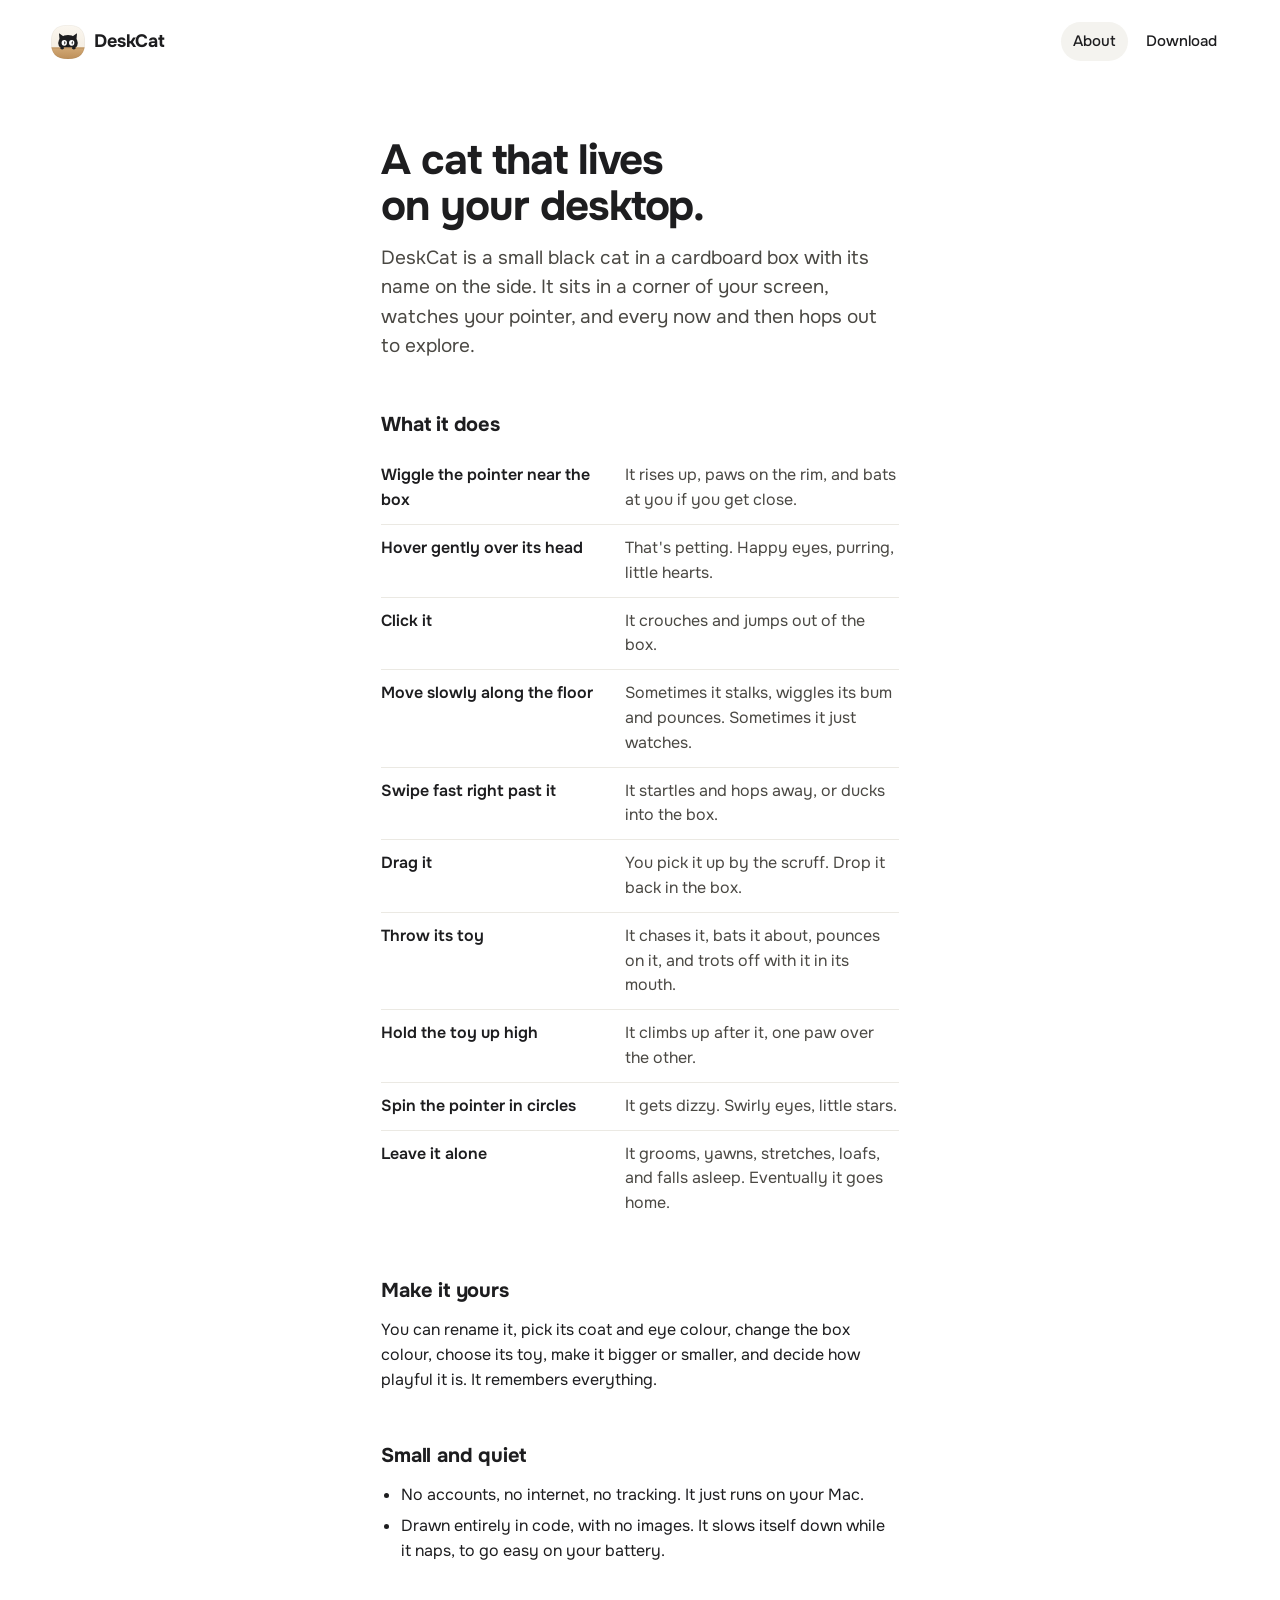
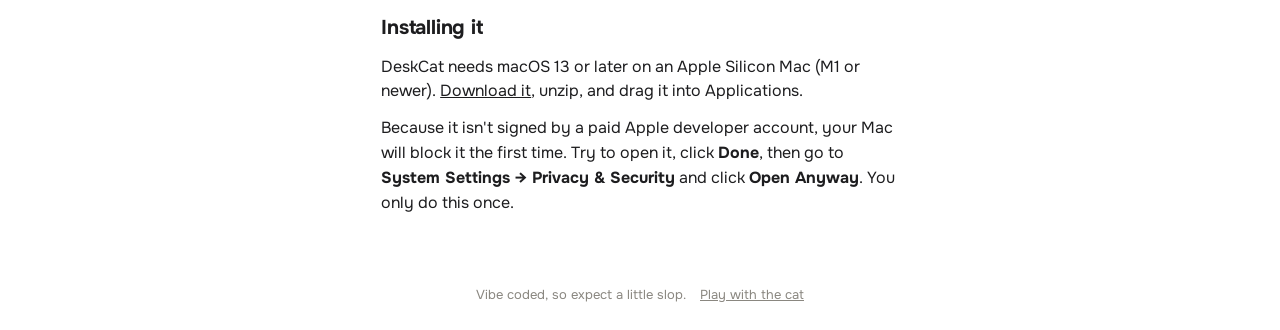
==== site/about.html @ 85396353 "Website: live cat demo, about page and download, published with GitHub Pages Co-Authored-By: Claude " ====
<!doctype html>
<html lang="en">
<head>
<meta charset="utf-8">
<meta name="viewport" content="width=device-width, initial-scale=1, viewport-fit=cover">
<title>About DeskCat</title>
<meta name="description" content="What DeskCat is, what the cat does, and how to install it on your Mac.">
<link rel="icon" href="logo.svg" type="image/svg+xml">
<link rel="apple-touch-icon" href="logo.svg">
<link rel="preconnect" href="https://fonts.googleapis.com">
<link rel="preconnect" href="https://fonts.gstatic.com" crossorigin>
<link rel="stylesheet" href="https://fonts.googleapis.com/css2?family=Onest:wght@400;500;600;700&display=swap">
<link rel="stylesheet" href="style.css">
</head>
<body>

<header class="top">
  <a class="logo" href="./" aria-label="DeskCat home"><img src="logo.svg" alt="" width="34" height="34">DeskCat</a>
  <nav class="nav">
    <a href="about.html" aria-current="page">About</a>
    <a href="./#download">Download</a>
  </nav>
</header>

<main class="about">
  <h1>A cat that lives on your desktop.</h1>
  <p class="lede">DeskCat is a small black cat in a cardboard box with its name on the side. It sits in a corner of your screen, watches your pointer, and every now and then hops out to explore.</p>

  <h2>What it does</h2>
  <ul class="does">
    <li><b>Wiggle the pointer near the box</b><span>It rises up, paws on the rim, and bats at you if you get close.</span></li>
    <li><b>Hover gently over its head</b><span>That's petting. Happy eyes, purring, little hearts.</span></li>
    <li><b>Click it</b><span>It crouches and jumps out of the box.</span></li>
    <li><b>Move slowly along the floor</b><span>Sometimes it stalks, wiggles its bum and pounces. Sometimes it just watches.</span></li>
    <li><b>Swipe fast right past it</b><span>It startles and hops away, or ducks into the box.</span></li>
    <li><b>Drag it</b><span>You pick it up by the scruff. Drop it back in the box.</span></li>
    <li><b>Throw its toy</b><span>It chases it, bats it about, pounces on it, and trots off with it in its mouth.</span></li>
    <li><b>Hold the toy up high</b><span>It climbs up after it, one paw over the other.</span></li>
    <li><b>Spin the pointer in circles</b><span>It gets dizzy. Swirly eyes, little stars.</span></li>
    <li><b>Leave it alone</b><span>It grooms, yawns, stretches, loafs, and falls asleep. Eventually it goes home.</span></li>
  </ul>

  <h2>Make it yours</h2>
  <p>You can rename it, pick its coat and eye colour, change the box colour, choose its toy, make it bigger or smaller, and decide how playful it is. It remembers everything.</p>

  <h2>Small and quiet</h2>
  <ul>
    <li>No accounts, no internet, no tracking. It just runs on your Mac.</li>
    <li>Drawn entirely in code, with no images. It slows itself down while it naps, to go easy on your battery.</li>
  </ul>

  <h2 id="install">Installing it</h2>
  <p>DeskCat needs macOS 13 or later on an Apple Silicon Mac (M1 or newer). <a href="./#download">Download it</a>, unzip, and drag it into Applications.</p>
  <p>Because it isn't signed by a paid Apple developer account, your Mac will block it the first time. Try to open it, click <b>Done</b>, then go to <b>System Settings → Privacy &amp; Security</b> and click <b>Open Anyway</b>. You only do this once.</p>

</main>

<footer class="foot">
  <span>Vibe coded, so expect a little slop.</span>
  <a href="./">Play with the cat</a>
</footer>
</body>
</html>
---- site/style.css ----
/* DeskCat site: a white page, everything in the middle, lots of room for the cat. */
:root {
  --bg: #ffffff;
  --fg: #1d1d1f;
  --muted: #8a8780;
  --soft: #f4f3ef;
  --line: #ebe9e3;
  --box: #f5e05c;
  --font: "Onest", "Helvetica Neue", Arial, sans-serif;
  --ease: cubic-bezier(0.23, 1, 0.32, 1);
  color-scheme: light;
}
* { box-sizing: border-box; }
html, body { margin: 0; }
body {
  background: var(--bg); color: var(--fg); font-family: var(--font); font-size: 16px; line-height: 1.55;
  -webkit-font-smoothing: antialiased; min-height: 100dvh; display: flex; flex-direction: column;
}
a { color: inherit; }
:focus-visible { outline: 2px solid var(--fg); outline-offset: 3px; border-radius: 6px; }

/* ---- header ---- */
.top {
  display: flex; align-items: center; justify-content: space-between; gap: 16px;
  padding: 22px max(16px, 4vw);
}
.logo { display: inline-flex; align-items: center; gap: 9px; font-weight: 700; font-size: 18px; text-decoration: none; letter-spacing: -0.01em; }
.logo img { width: 34px; height: 34px; display: block; }
.nav { display: flex; align-items: center; gap: 6px; }
.nav a, .nav button {
  font: inherit; font-size: 15px; font-weight: 500; color: var(--fg); text-decoration: none;
  background: none; border: 0; padding: 8px 12px; border-radius: 999px; cursor: pointer;
  transition: background-color 160ms var(--ease);
}
.nav a:hover, .nav button:hover { background: var(--soft); }
.nav a[aria-current="page"] { background: var(--soft); }

/* ---- home ---- */
.home { flex: 1; display: flex; flex-direction: column; align-items: center; padding: 0 max(16px, 4vw) 20px; }
.intro { text-align: center; margin-top: clamp(8px, 4vh, 48px); }
.intro h1 { font-size: clamp(30px, 5vw, 46px); line-height: 1.08; margin: 0; letter-spacing: -0.025em; font-weight: 700; text-wrap: balance; }
.intro h1 mark { background: var(--box); color: var(--fg); padding: 0 0.18em; border-radius: 0.12em; }
.intro p { margin: 10px 0 0; color: var(--muted); font-size: 16px; }

.stage {
  position: relative; width: 100%; max-width: 1100px; height: clamp(300px, 52vh, 560px);
  touch-action: none; user-select: none; -webkit-user-select: none; cursor: default;
}
.stage canvas { display: block; width: 100%; height: 100%; }
/* a hairline floor, fading out at both ends */
.stage::after {
  content: ""; position: absolute; left: 0; right: 0; bottom: 0; height: 1px; pointer-events: none;
  background: linear-gradient(90deg, transparent, var(--line) 15%, var(--line) 85%, transparent);
}

/* ---- controls under the stage ---- */
.controls {
  margin-top: 22px; display: flex; flex-wrap: wrap; align-items: center; justify-content: center; gap: 10px 22px;
}
.name {
  font: inherit; font-size: 15px; width: 130px; height: 44px; padding: 0 14px; border-radius: 999px;
  border: 1px solid var(--line); background: var(--bg); color: var(--fg); text-align: center;
}
.name:focus { outline: none; border-color: var(--fg); }

/* coat picker: the Mac app's coat colours */
.coats { display: flex; align-items: center; gap: 6px; height: 44px; padding: 0 9px; border: 1px solid var(--line); border-radius: 999px; }
.coat {
  width: 26px; height: 26px; border-radius: 50%; border: 0; padding: 0; cursor: pointer; position: relative;
  background: var(--c); box-shadow: inset 0 0 0 1px rgba(0, 0, 0, 0.14); transition: transform 160ms var(--ease);
}
.coat::after {
  content: ""; position: absolute; inset: -4px; border-radius: 50%; border: 2px solid var(--fg);
  opacity: 0; transform: scale(0.85); transition: opacity 160ms var(--ease), transform 160ms var(--ease);
}
.coat[aria-pressed="true"]::after { opacity: 1; transform: scale(1); }
.coat:active { transform: scale(0.9); }
@media (hover: hover) { .coat:hover { transform: scale(1.1); } }

/* buttons: one height and padding everywhere, so side-by-side buttons always match */
.btn {
  font: inherit; font-size: 15px; font-weight: 600; height: 44px; padding: 0 20px; border-radius: 999px;
  display: inline-flex; align-items: center; justify-content: center; gap: 8px; cursor: pointer;
  text-decoration: none; white-space: nowrap; border: 1px solid transparent;
  transition: transform 160ms var(--ease), background-color 160ms var(--ease);
}
.btn:active { transform: scale(0.97); }
.btn-primary { background: var(--fg); color: #fff; }
.btn-primary:hover { background: #000; }
.btn-secondary { background: var(--bg); color: var(--fg); border-color: var(--line); }
.btn-secondary:hover { background: var(--soft); }
.btn-lg { height: 52px; padding: 0 26px; font-size: 16px; }
.btn svg { width: 18px; height: 18px; }

.get { margin-top: 30px; display: flex; flex-direction: column; align-items: center; gap: 8px; }
.small { font-size: 13px; color: var(--muted); margin: 0; text-align: center; }

/* ---- footer ---- */
.foot {
  padding: 18px max(16px, 4vw) 24px; display: flex; flex-wrap: wrap; justify-content: center; gap: 4px 14px;
  font-size: 13px; color: var(--muted); text-align: center;
}
.foot a { color: var(--muted); }

/* ---- download dialog ---- */
dialog {
  max-height: calc(100dvh - 32px); border: 0; border-radius: 20px; padding: 0; width: min(460px, calc(100vw - 32px)); color: var(--fg);
  box-shadow: 0 24px 80px rgba(0, 0, 0, 0.18);
}
dialog::backdrop { background: rgba(255, 255, 255, 0.6); backdrop-filter: blur(6px); -webkit-backdrop-filter: blur(6px); }
dialog[open] { animation: pop 220ms var(--ease); }
dialog[open]::backdrop { animation: fade 220ms var(--ease); }
@keyframes pop { from { opacity: 0; transform: translateY(8px) scale(0.97); } }
@keyframes fade { from { opacity: 0; } }
.sheet { padding: 26px 24px 22px; display: grid; grid-template-columns: minmax(0, 1fr); gap: 14px; max-height: calc(100dvh - 32px); overflow-y: auto; }
.sheet h2 { margin: 0; font-size: 22px; letter-spacing: -0.015em; outline: none; }
.sheet p { margin: 0; }
.steps { margin: 0; padding-left: 22px; display: grid; gap: 8px; }
.steps li::marker { color: var(--muted); font-weight: 600; }
.note { background: var(--soft); border-radius: 12px; padding: 12px 14px; font-size: 14px; }
code { font-family: ui-monospace, "SF Mono", Menlo, monospace; font-size: 13px; background: var(--soft); padding: 2px 6px; border-radius: 6px; }
.note code { background: #fff; }
pre { margin: 6px 0 0; font-size: 12.5px; overflow-x: auto; }
pre code { display: block; padding: 8px 10px; background: #fff; }
.sheet .row { display: grid; grid-template-columns: 1fr 1fr; gap: 10px; }

/* ---- about ---- */
.about { flex: 1; width: 100%; max-width: 620px; margin: 0 auto; padding: clamp(16px, 6vh, 64px) max(16px, 4vw) 40px; }
.about h1 { font-size: clamp(30px, 5vw, 42px); line-height: 1.1; letter-spacing: -0.025em; margin: 0 0 14px; text-wrap: balance; }
.about .lede { font-size: 19px; color: #4a4843; margin: 0; }
.about h2 { font-size: 20px; margin: 48px 0 12px; letter-spacing: -0.01em; }
.about p { margin: 0 0 12px; }
.about ul { margin: 0; padding-left: 20px; display: grid; gap: 6px; }
.does { list-style: none; padding: 0 !important; gap: 0 !important; }
.does li { display: grid; grid-template-columns: minmax(0, 1fr) minmax(0, 1.2fr); gap: 16px; padding: 11px 0; border-bottom: 1px solid var(--line); }
.does li:last-child { border-bottom: 0; }
.does b { font-weight: 600; }
.does span { color: #4a4843; }
@media (max-width: 520px) { .does li { grid-template-columns: minmax(0, 1fr); gap: 2px; } }

@media (max-width: 600px) {
  .top { padding-top: 16px; padding-bottom: 16px; }
  .stage { height: clamp(280px, 42vh, 380px); }
  .controls { gap: 14px 16px; margin-top: 18px; }
  .name { width: 150px; }
  .coats { order: -1; }   /* colours on their own row, then name and the button side by side */
  .controls::before { content: ""; order: -1; flex-basis: 100%; height: 0; }
  .get { margin-top: 24px; }
}
@media (prefers-reduced-motion: reduce) {
  *, *::before, *::after { transition-duration: 0ms !important; animation-duration: 0ms !important; }
}
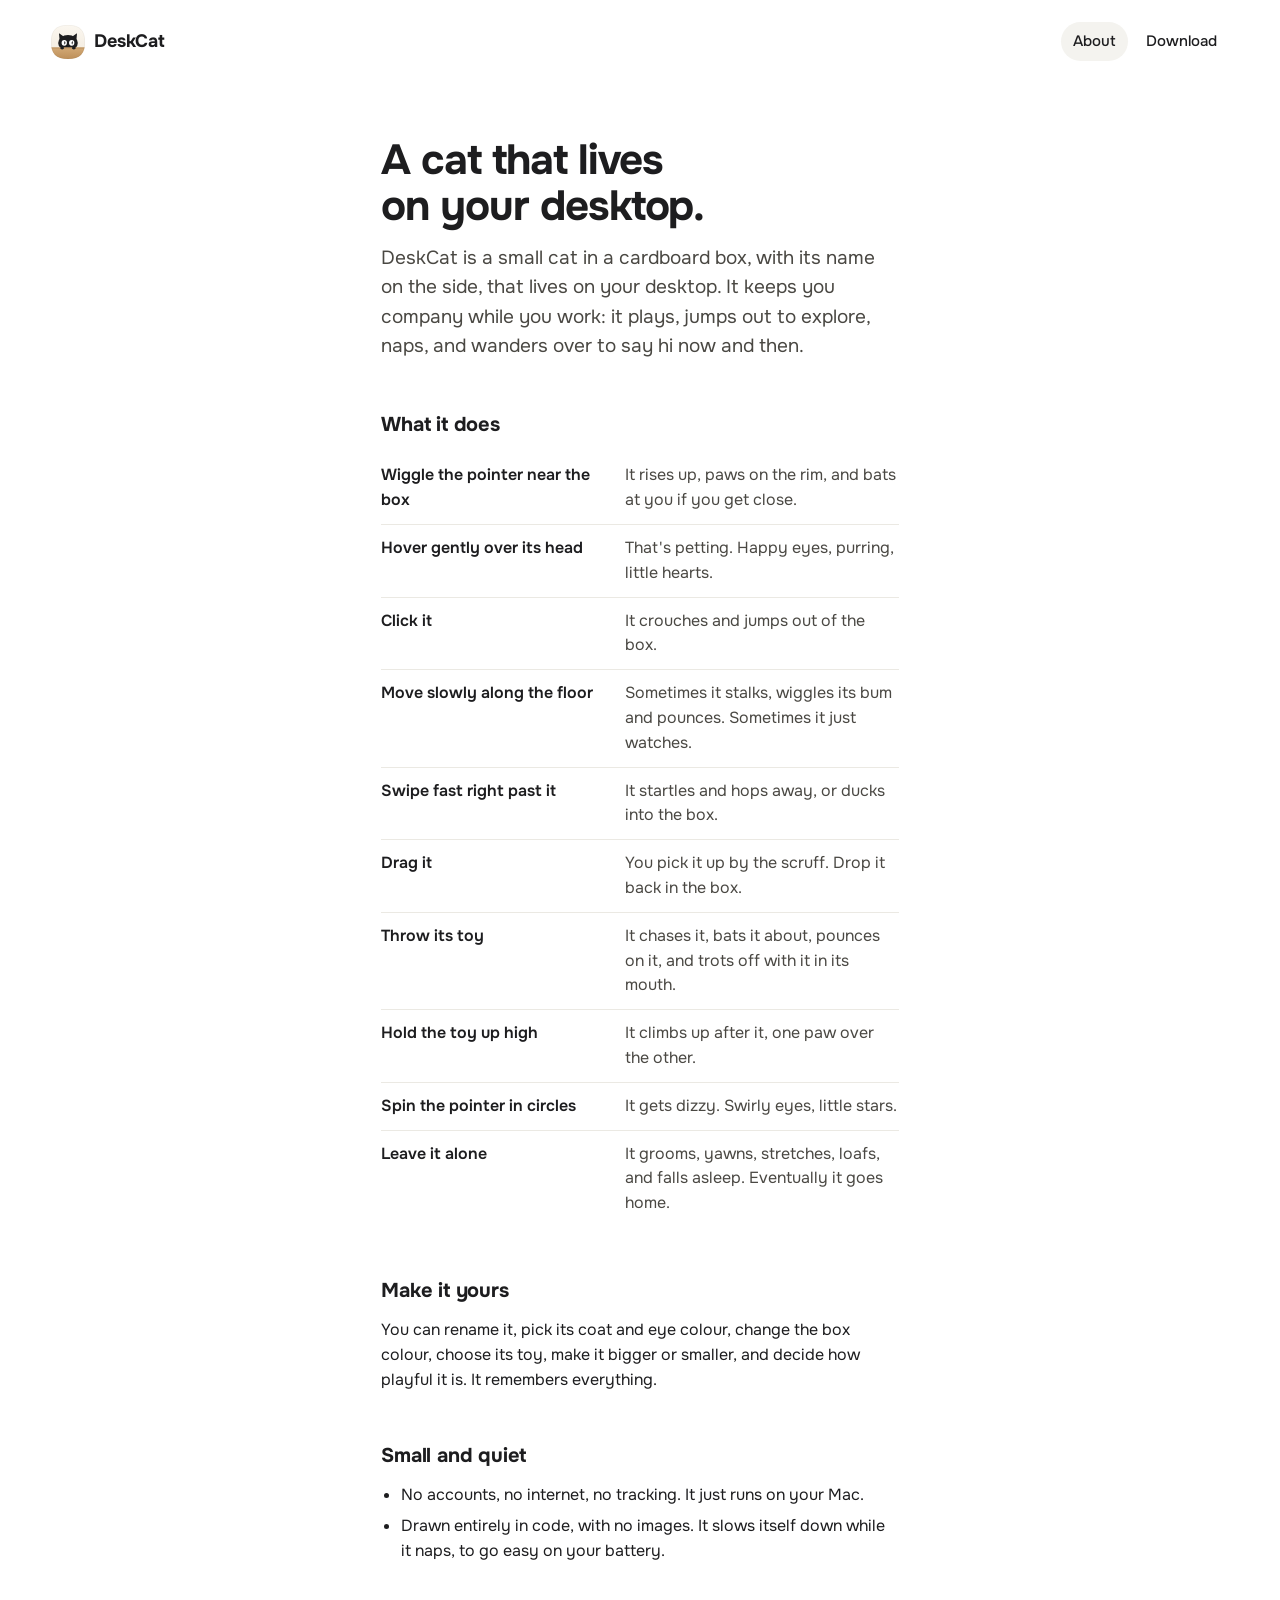
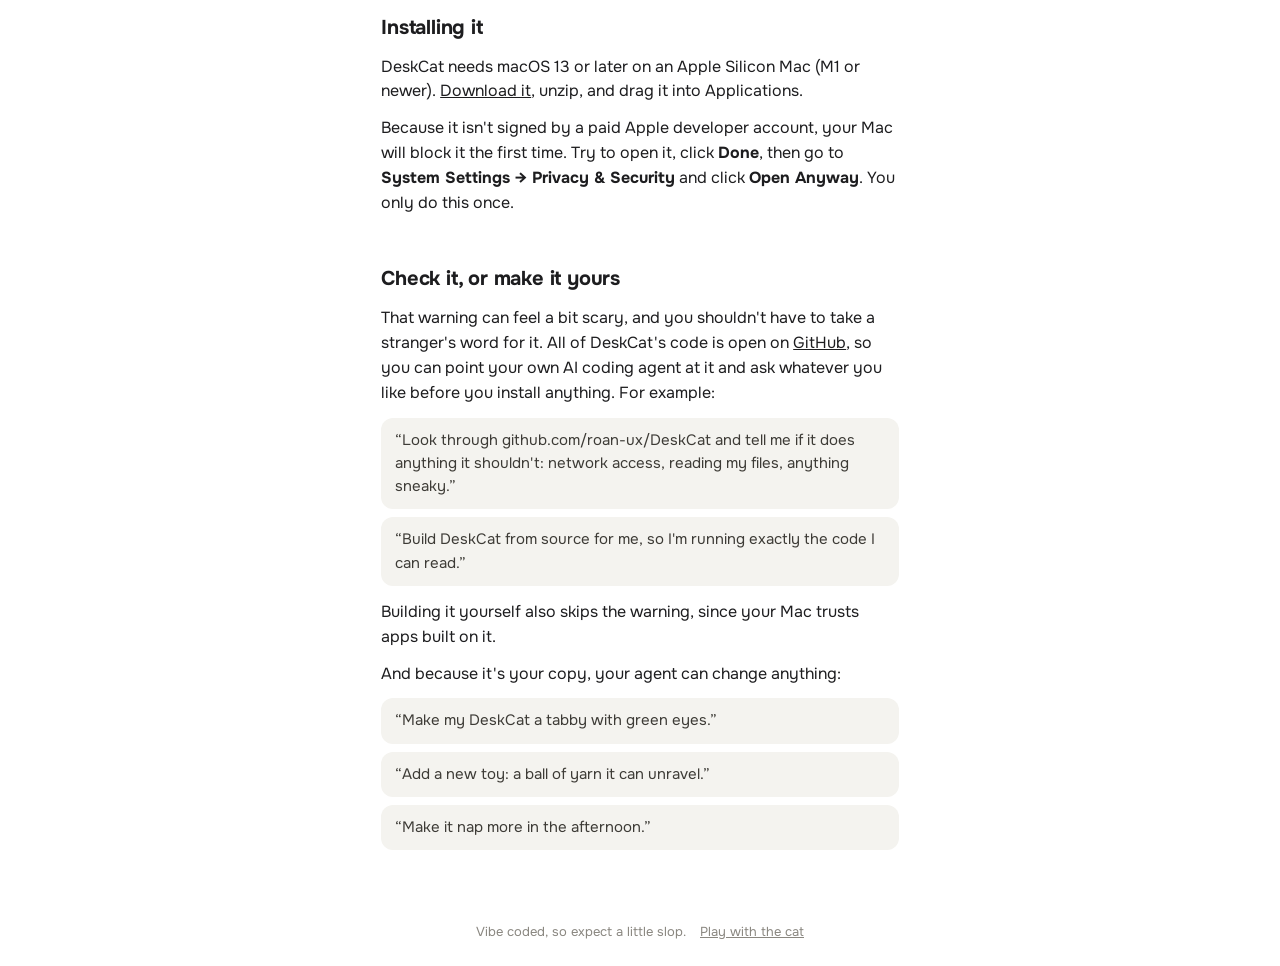
==== commit 18481ee5: "Website: the cat's sounds with a mute button, a friendlier About intro, and a section on checking or" ====
--- a/site/about.html
+++ b/site/about.html
@@ -24,7 +24,7 @@
 
 <main class="about">
   <h1>A cat that lives on your desktop.</h1>
-  <p class="lede">DeskCat is a small black cat in a cardboard box with its name on the side. It sits in a corner of your screen, watches your pointer, and every now and then hops out to explore.</p>
+  <p class="lede">DeskCat is a small cat in a cardboard box, with its name on the side, that lives on your desktop. It keeps you company while you work: it plays, jumps out to explore, naps, and wanders over to say hi now and then.</p>
 
   <h2>What it does</h2>
   <ul class="does">
@@ -53,6 +53,20 @@
   <p>DeskCat needs macOS 13 or later on an Apple Silicon Mac (M1 or newer). <a href="./#download">Download it</a>, unzip, and drag it into Applications.</p>
   <p>Because it isn't signed by a paid Apple developer account, your Mac will block it the first time. Try to open it, click <b>Done</b>, then go to <b>System Settings → Privacy &amp; Security</b> and click <b>Open Anyway</b>. You only do this once.</p>
 
+  <h2 id="ai">Check it, or make it yours</h2>
+  <p>That warning can feel a bit scary, and you shouldn't have to take a stranger's word for it. All of DeskCat's code is open on <a href="https://github.com/roan-ux/DeskCat">GitHub</a>, so you can point your own AI coding agent at it and ask whatever you like before you install anything. For example:</p>
+  <ul class="prompts">
+    <li>Look through github.com/roan-ux/DeskCat and tell me if it does anything it shouldn't: network access, reading my files, anything sneaky.</li>
+    <li>Build DeskCat from source for me, so I'm running exactly the code I can read.</li>
+  </ul>
+  <p>Building it yourself also skips the warning, since your Mac trusts apps built on it.</p>
+  <p>And because it's your copy, your agent can change anything:</p>
+  <ul class="prompts">
+    <li>Make my DeskCat a tabby with green eyes.</li>
+    <li>Add a new toy: a ball of yarn it can unravel.</li>
+    <li>Make it nap more in the afternoon.</li>
+  </ul>
+
 </main>
 
 <footer class="foot">
--- a/site/style.css
+++ b/site/style.css
@@ -47,6 +47,16 @@
   touch-action: none; user-select: none; -webkit-user-select: none; cursor: default;
 }
 .stage canvas { display: block; width: 100%; height: 100%; }
+.sound {
+  position: absolute; top: 4px; right: 4px; z-index: 1; width: 40px; height: 40px; border-radius: 50%;
+  border: 1px solid var(--line); background: var(--bg); color: var(--fg); cursor: pointer; padding: 0;
+  display: grid; place-items: center; transition: background-color 160ms var(--ease), transform 160ms var(--ease);
+}
+.sound:hover { background: var(--soft); }
+.sound:active { transform: scale(0.92); }
+.sound svg { width: 20px; height: 20px; }
+.sound[aria-pressed="true"] .off, .sound[aria-pressed="false"] .on { display: none; }
+.sound[aria-pressed="false"] { color: var(--muted); }
 /* a hairline floor, fading out at both ends */
 .stage::after {
   content: ""; position: absolute; left: 0; right: 0; bottom: 0; height: 1px; pointer-events: none;
@@ -58,10 +68,22 @@
   margin-top: 22px; display: flex; flex-wrap: wrap; align-items: center; justify-content: center; gap: 10px 22px;
 }
 .name {
-  font: inherit; font-size: 15px; width: 130px; height: 44px; padding: 0 14px; border-radius: 999px;
+  display: flex; align-items: center; width: 176px; height: 44px; padding: 0 5px 0 39px; border-radius: 999px;
   border: 1px solid var(--line); background: var(--bg); color: var(--fg); text-align: center;
 }
-.name:focus { outline: none; border-color: var(--fg); }
+.name:focus-within { border-color: var(--fg); }
+.name input { flex: 1; min-width: 0; font: inherit; font-size: 15px; border: 0; padding: 0; background: none; color: inherit; text-align: center; }
+.name input:focus { outline: none; }
+.name button {
+  width: 34px; height: 34px; flex: none; border: 0; border-radius: 50%; padding: 0; cursor: pointer;
+  display: grid; place-items: center; background: transparent; color: var(--muted);
+  transition: background-color 160ms var(--ease), color 160ms var(--ease), transform 160ms var(--ease);
+}
+.name button svg { width: 19px; height: 19px; }
+.name button:hover { background: var(--soft); color: var(--fg); }
+.name button:active { transform: scale(0.9); }
+.name button.rolled svg { animation: roll 420ms var(--ease); }
+@keyframes roll { from { transform: rotate(-200deg) scale(0.8); } }
 
 /* coat picker: the Mac app's coat colours */
 .coats { display: flex; align-items: center; gap: 6px; height: 44px; padding: 0 9px; border: 1px solid var(--line); border-radius: 999px; }
@@ -94,6 +116,7 @@
 
 .get { margin-top: 30px; display: flex; flex-direction: column; align-items: center; gap: 8px; }
 .small { font-size: 13px; color: var(--muted); margin: 0; text-align: center; }
+.small a { color: inherit; }
 
 /* ---- footer ---- */
 .foot {
@@ -136,13 +159,16 @@
 .does li:last-child { border-bottom: 0; }
 .does b { font-weight: 600; }
 .does span { color: #4a4843; }
+.prompts { list-style: none; padding: 0 !important; margin: 0 0 14px !important; gap: 8px !important; }
+.prompts li { background: var(--soft); border-radius: 12px; padding: 11px 14px; font-size: 15px; color: #3d3b36; }
+.prompts li::before { content: "“"; } .prompts li::after { content: "”"; }
 @media (max-width: 520px) { .does li { grid-template-columns: minmax(0, 1fr); gap: 2px; } }
 
 @media (max-width: 600px) {
   .top { padding-top: 16px; padding-bottom: 16px; }
   .stage { height: clamp(280px, 42vh, 380px); }
   .controls { gap: 14px 16px; margin-top: 18px; }
-  .name { width: 150px; }
+  .name { width: 176px; }
   .coats { order: -1; }   /* colours on their own row, then name and the button side by side */
   .controls::before { content: ""; order: -1; flex-basis: 100%; height: 0; }
   .get { margin-top: 24px; }
